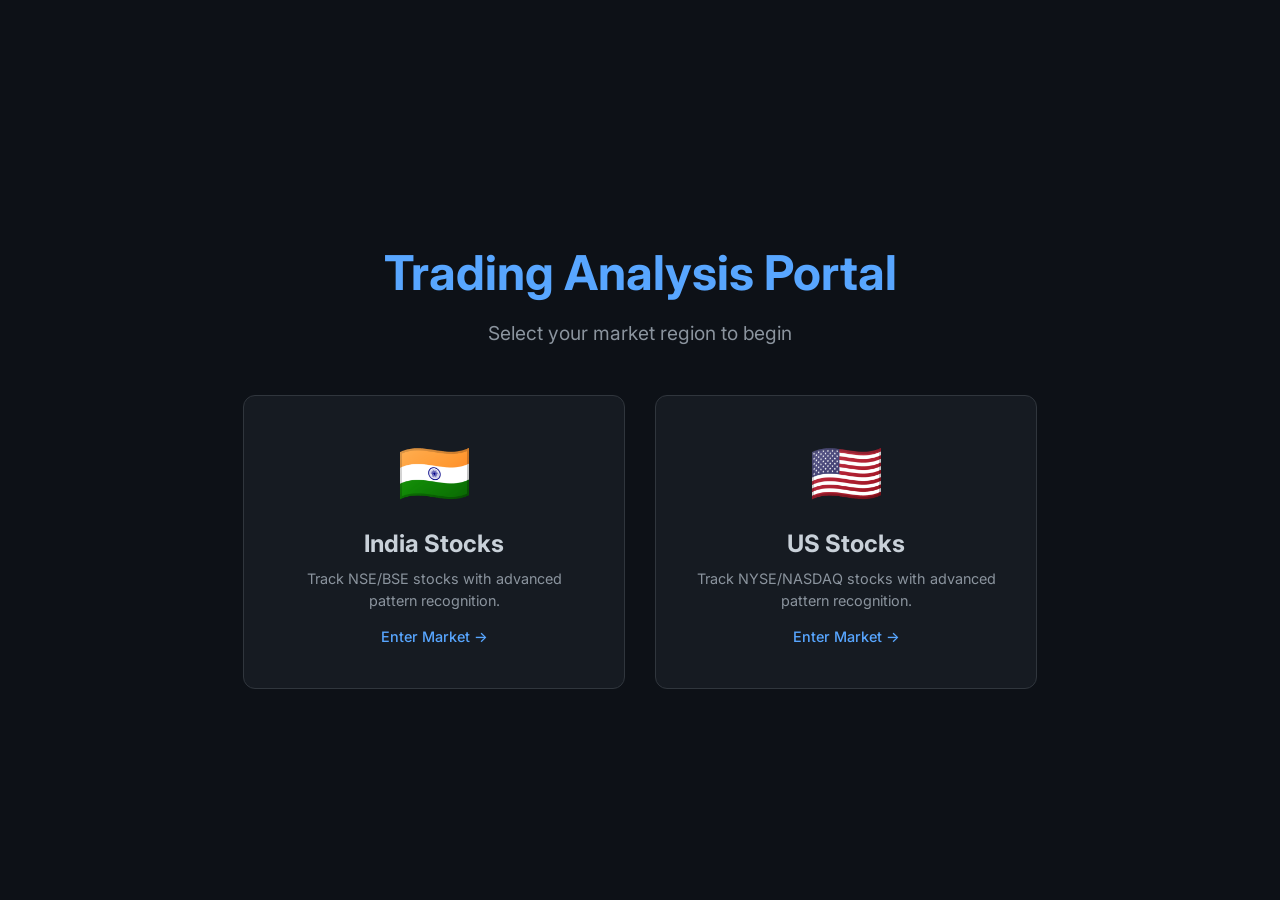
==== public/index.html @ 39139b35 "working ligher app for trakcing formation of the pattern on live chart" ====
<!DOCTYPE html>
<html lang="en">
<head>
    <meta charset="UTF-8">
    <meta name="viewport" content="width=device-width, initial-scale=1.0">
    <title>BSA Extension - Regional Portal</title>
    <link href="https://fonts.googleapis.com/css2?family=Inter:wght@400;500;600;700&display=swap" rel="stylesheet">
    <style>
        body {
            font-family: 'Inter', sans-serif;
            background-color: #0d1117;
            color: #c9d1d9;
            margin: 0;
            display: flex;
            align-items: center;
            justify-content: center;
            min-height: 100vh;
        }

        .container {
            text-align: center;
            max-width: 800px;
            padding: 40px;
        }

        h1 {
            color: #58a6ff;
            font-size: 3em;
            margin-bottom: 10px;
        }

        p.subtitle {
            font-size: 1.2em;
            color: #8b949e;
            margin-bottom: 50px;
        }

        .cards {
            display: flex;
            gap: 30px;
            justify-content: center;
        }

        .card {
            background-color: #161b22;
            border: 1px solid #30363d;
            border-radius: 12px;
            padding: 40px;
            width: 300px;
            text-decoration: none;
            color: inherit;
            transition: transform 0.2s, border-color 0.2s, box-shadow 0.2s;
            display: flex;
            flex-direction: column;
            align-items: center;
        }

        .card:hover {
            transform: translateY(-5px);
            border-color: #58a6ff;
            box-shadow: 0 10px 20px rgba(0, 0, 0, 0.5);
        }

        .card-icon {
            font-size: 60px;
            margin-bottom: 20px;
        }

        .card h2 {
            margin: 0 0 10px 0;
            color: #c9d1d9;
        }

        .card p {
            color: #8b949e;
            font-size: 0.9em;
            margin: 0;
            line-height: 1.5;
        }
    </style>
</head>
<body>
    <div class="container">
        <h1>Trading Analysis Portal</h1>
        <p class="subtitle">Select your market region to begin</p>
        
        <div class="cards">
            <a href="/app.html?region=india" class="card">
                <div class="card-icon">🇮🇳</div>
                <h2>India Stocks</h2>
                <p>Track NSE/BSE stocks with advanced pattern recognition.</p>
                <p style="margin-top: 15px; font-weight: 500; color: #58a6ff;">Enter Market &rarr;</p>
            </a>
            
            <a href="/app.html?region=us" class="card">
                <div class="card-icon">🇺🇸</div>
                <h2>US Stocks</h2>
                <p>Track NYSE/NASDAQ stocks with advanced pattern recognition.</p>
                <p style="margin-top: 15px; font-weight: 500; color: #58a6ff;">Enter Market &rarr;</p>
            </a>
        </div>
    </div>
</body>
</html>
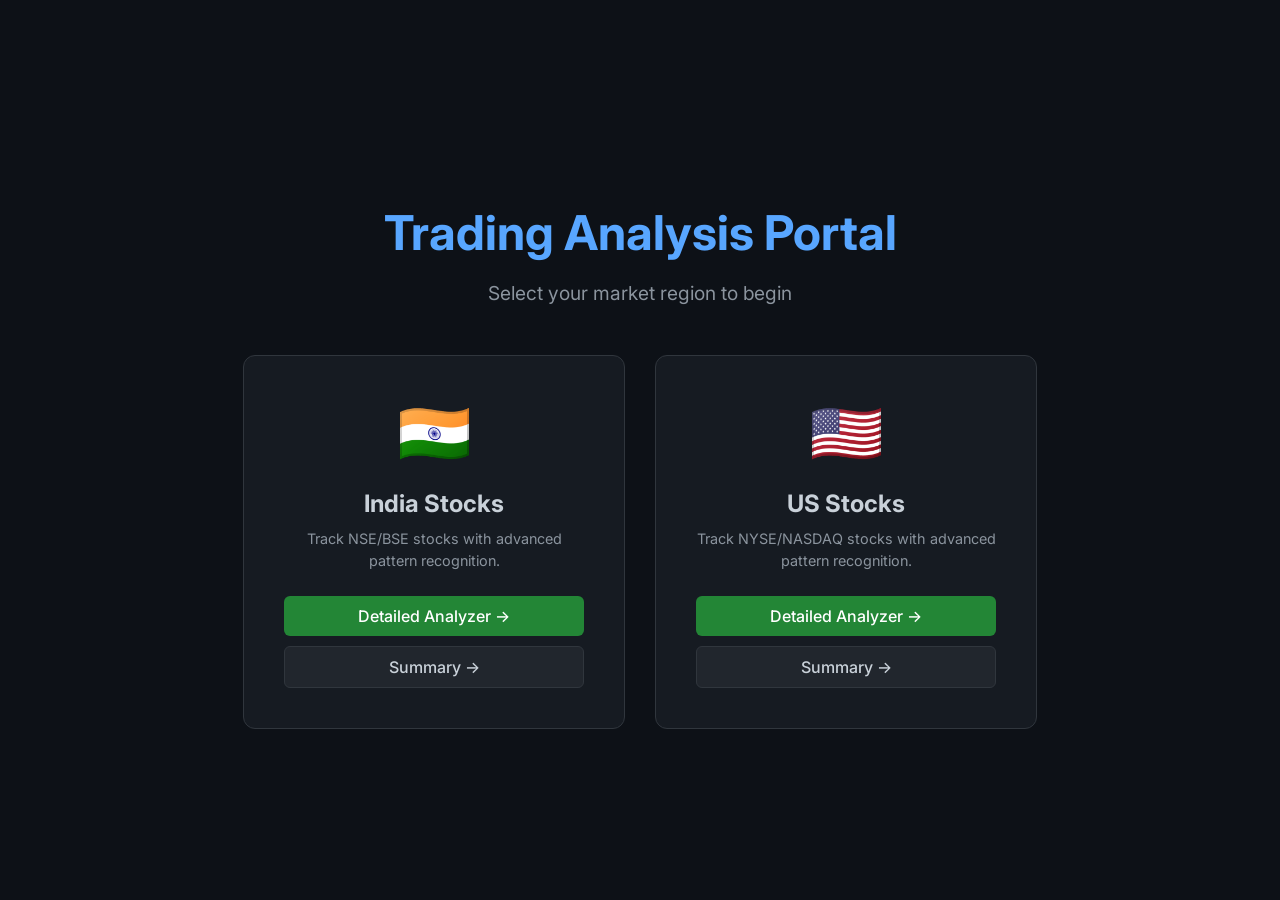
==== commit ee25fbbc: "implemented summary page, and few cosmetic changes" ====
--- a/public/index.html
+++ b/public/index.html
@@ -85,19 +85,25 @@
         <p class="subtitle">Select your market region to begin</p>
         
         <div class="cards">
-            <a href="/app.html?region=india" class="card">
+            <div class="card">
                 <div class="card-icon">🇮🇳</div>
                 <h2>India Stocks</h2>
                 <p>Track NSE/BSE stocks with advanced pattern recognition.</p>
-                <p style="margin-top: 15px; font-weight: 500; color: #58a6ff;">Enter Market &rarr;</p>
-            </a>
+                <div style="margin-top: 25px; display: flex; flex-direction: column; gap: 10px; width: 100%;">
+                    <a href="/app.html?region=india" class="btn" style="background: #238636; color: white; padding: 10px; border-radius: 6px; text-decoration: none; font-weight: 500;">Detailed Analyzer &rarr;</a>
+                    <a href="/summary.html?region=india" class="btn" style="background: #21262d; border: 1px solid #30363d; color: #c9d1d9; padding: 10px; border-radius: 6px; text-decoration: none; font-weight: 500;">Summary &rarr;</a>
+                </div>
+            </div>
             
-            <a href="/app.html?region=us" class="card">
+            <div class="card">
                 <div class="card-icon">🇺🇸</div>
                 <h2>US Stocks</h2>
                 <p>Track NYSE/NASDAQ stocks with advanced pattern recognition.</p>
-                <p style="margin-top: 15px; font-weight: 500; color: #58a6ff;">Enter Market &rarr;</p>
-            </a>
+                <div style="margin-top: 25px; display: flex; flex-direction: column; gap: 10px; width: 100%;">
+                    <a href="/app.html?region=us" class="btn" style="background: #238636; color: white; padding: 10px; border-radius: 6px; text-decoration: none; font-weight: 500;">Detailed Analyzer &rarr;</a>
+                    <a href="/summary.html?region=us" class="btn" style="background: #21262d; border: 1px solid #30363d; color: #c9d1d9; padding: 10px; border-radius: 6px; text-decoration: none; font-weight: 500;">Summary &rarr;</a>
+                </div>
+            </div>
         </div>
     </div>
 </body>
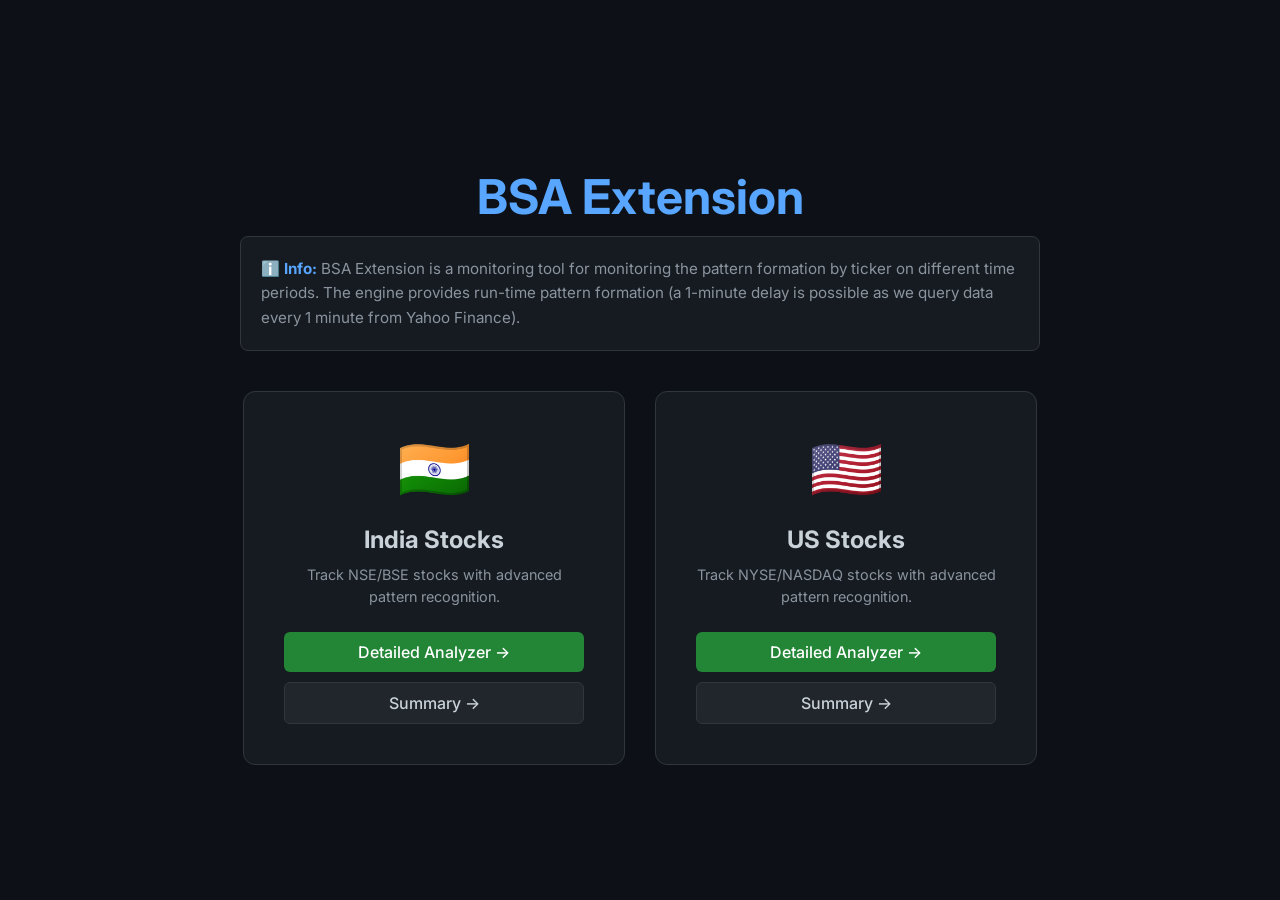
==== commit a9a11bde: "vesion 1 completed" ====
--- a/public/index.html
+++ b/public/index.html
@@ -81,8 +81,10 @@
 </head>
 <body>
     <div class="container">
-        <h1>Trading Analysis Portal</h1>
-        <p class="subtitle">Select your market region to begin</p>
+        <h1>BSA Extension</h1>
+        <div style="background-color: #161b22; border: 1px solid #30363d; border-radius: 8px; padding: 20px; margin-bottom: 40px; text-align: left; color: #8b949e; font-size: 0.95em; line-height: 1.6;">
+            <strong style="color: #58a6ff;">ℹ️ Info:</strong> BSA Extension is a monitoring tool for monitoring the pattern formation by ticker on different time periods. The engine provides run-time pattern formation (a 1-minute delay is possible as we query data every 1 minute from Yahoo Finance).
+        </div>
         
         <div class="cards">
             <div class="card">
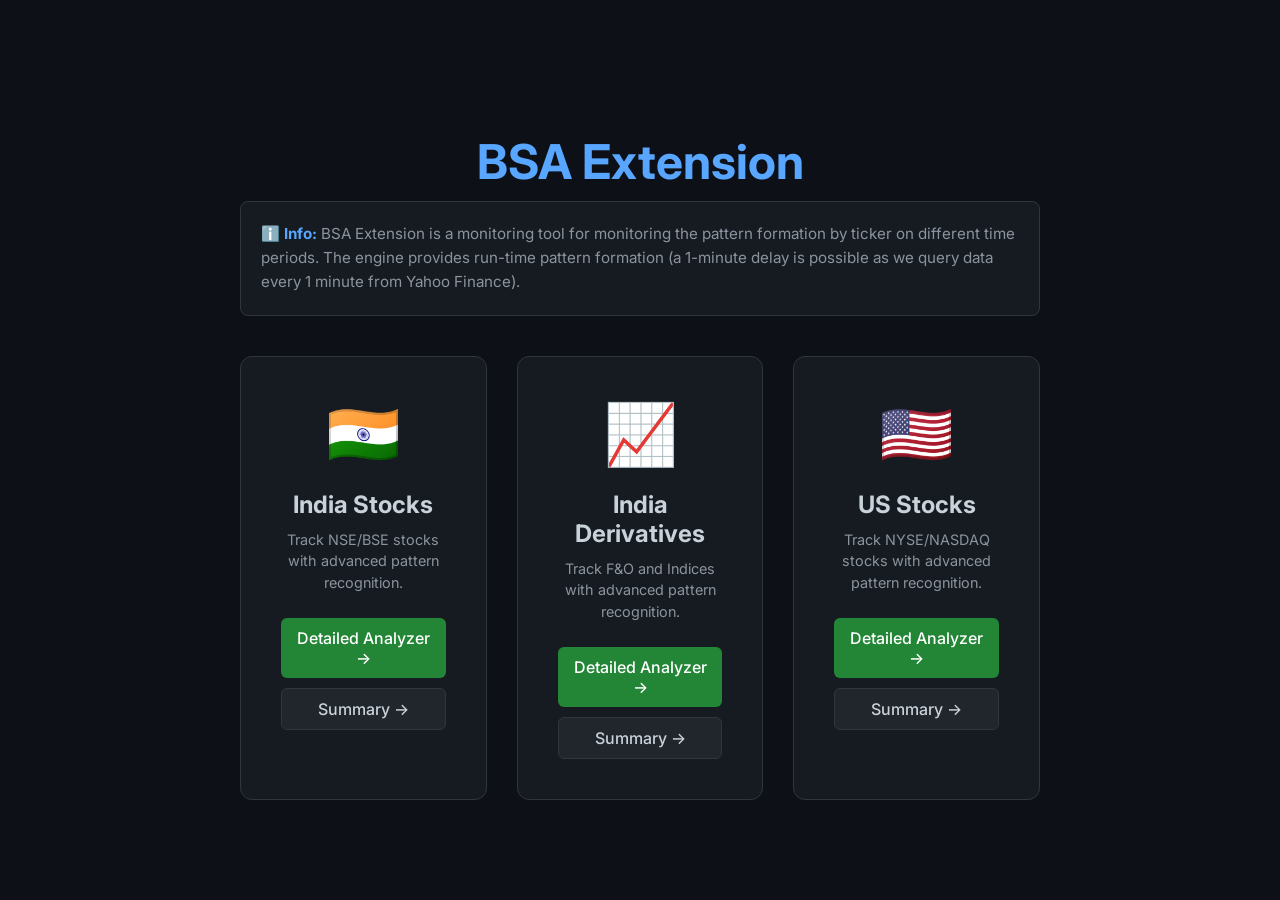
==== commit e04b0058: "making it not hardcode for sqlite" ====
--- a/public/index.html
+++ b/public/index.html
@@ -98,6 +98,16 @@
             </div>
             
             <div class="card">
+                <div class="card-icon">📈</div>
+                <h2>India Derivatives</h2>
+                <p>Track F&O and Indices with advanced pattern recognition.</p>
+                <div style="margin-top: 25px; display: flex; flex-direction: column; gap: 10px; width: 100%;">
+                    <a href="/app.html?region=india_deriv" class="btn" style="background: #238636; color: white; padding: 10px; border-radius: 6px; text-decoration: none; font-weight: 500;">Detailed Analyzer &rarr;</a>
+                    <a href="/summary.html?region=india_deriv" class="btn" style="background: #21262d; border: 1px solid #30363d; color: #c9d1d9; padding: 10px; border-radius: 6px; text-decoration: none; font-weight: 500;">Summary &rarr;</a>
+                </div>
+            </div>
+            
+            <div class="card">
                 <div class="card-icon">🇺🇸</div>
                 <h2>US Stocks</h2>
                 <p>Track NYSE/NASDAQ stocks with advanced pattern recognition.</p>
